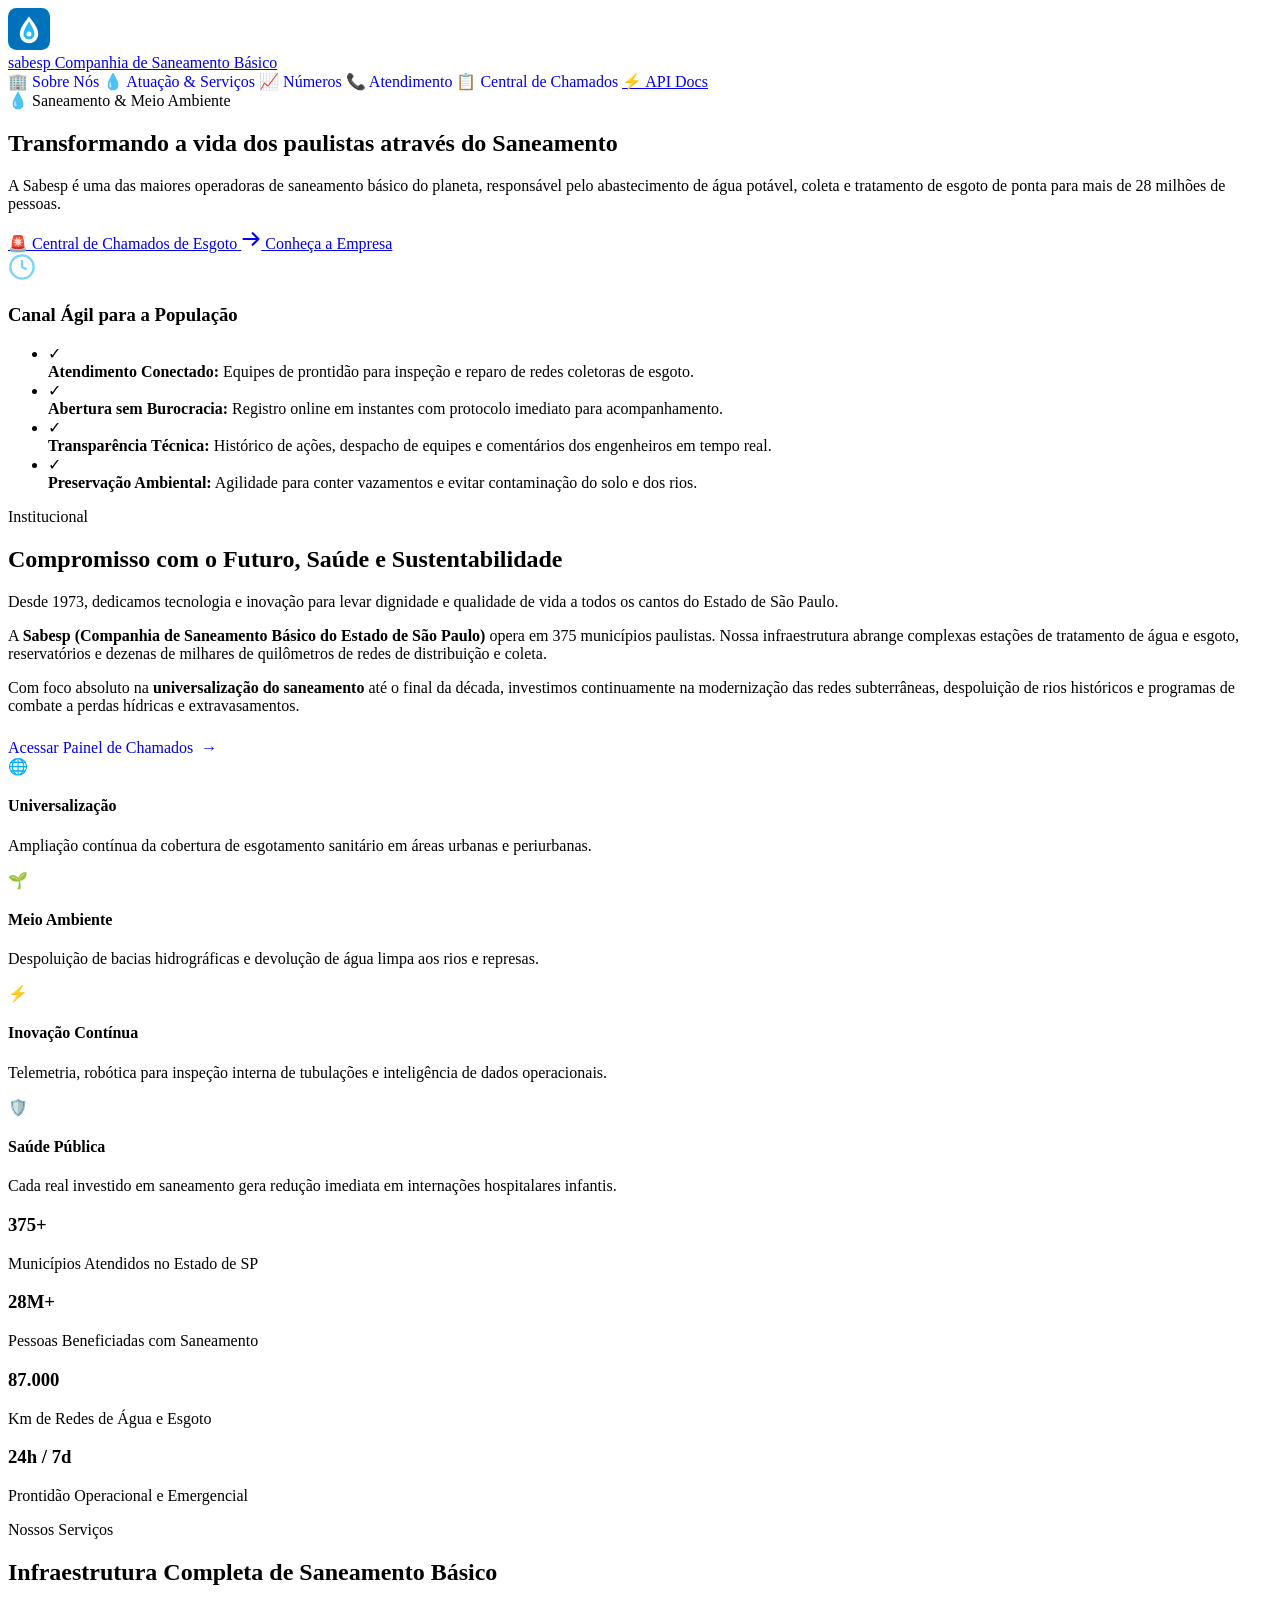
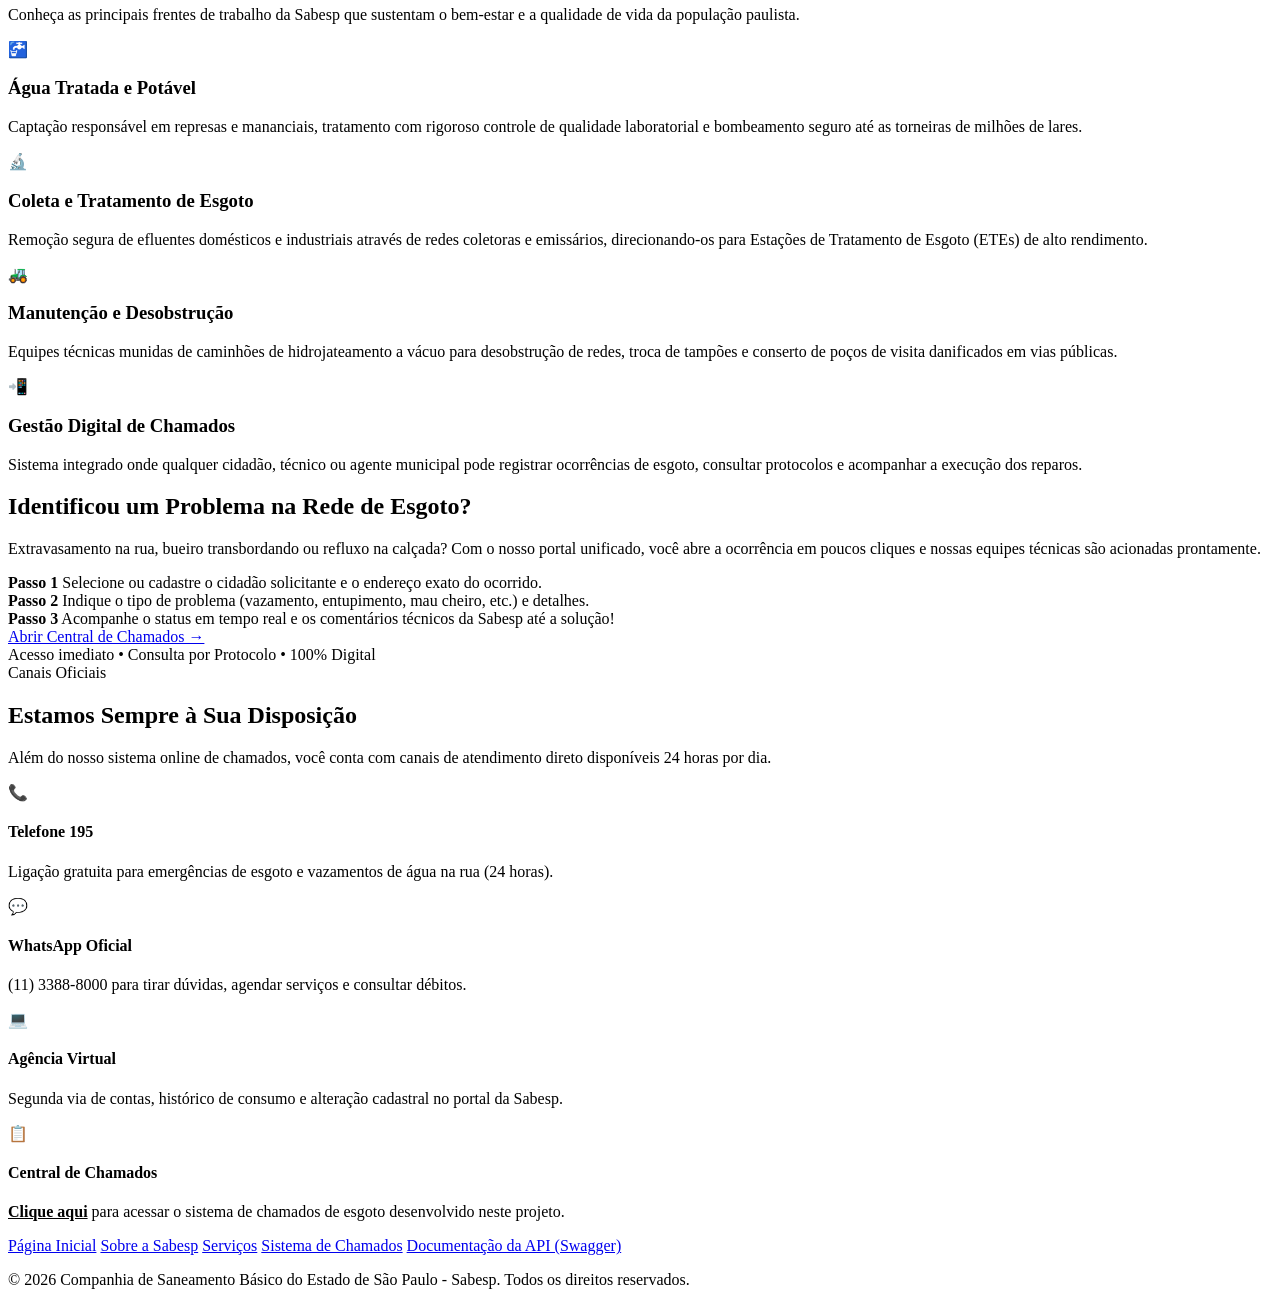
==== src/main/resources/static/index.html @ ea9d5099 "feat: sistema de chamados Sabesp - RBAC, redesign e seguranca Implementacao completa do sistema de c" ====
<!DOCTYPE html>
<html lang="pt-BR">
<head>
    <meta charset="UTF-8">
    <meta name="viewport" content="width=device-width, initial-scale=1.0">
    <title>Sabesp | Companhia de Saneamento Básico do Estado de São Paulo</title>
    <link rel="preconnect" href="https://fonts.googleapis.com">
    <link rel="preconnect" href="https://fonts.gstatic.com" crossorigin>
    <link href="https://fonts.googleapis.com/css2?family=Inter:wght@400;500;600;700;800&display=swap" rel="stylesheet">
    <link rel="stylesheet" href="/css/style.css">
</head>
<body>

    <!-- Header / Navbar -->
    <header class="navbar">
        <div class="nav-container">
            <a href="/" class="brand">
                <!-- Sabesp Vector Logo -->
                <svg width="42" height="42" viewBox="0 0 100 100" fill="none" xmlns="http://www.w3.org/2000/svg">
                    <rect width="100" height="100" rx="20" fill="#0072BC"/>
                    <path d="M50 20C36 38 28 50 28 62C28 74.15 37.85 84 50 84C62.15 84 72 74.15 72 62C72 50 64 38 50 20Z" fill="white"/>
                    <path d="M50 32C42 45 37 54 37 62C37 69.18 42.82 75 50 75C57.18 75 63 69.18 63 62C63 54 58 45 50 32Z" fill="#29B6F6"/>
                    <circle cx="50" cy="62" r="6" fill="white"/>
                </svg>
                <div class="brand-text">
                    <span class="brand-title">sabesp</span>
                    <span class="brand-subtitle">Companhia de Saneamento Básico</span>
                </div>
            </a>

            <nav class="nav-links">
                <a href="#sobre" class="nav-btn" style="text-decoration: none;">
                    🏢 Sobre Nós
                </a>
                <a href="#servicos" class="nav-btn" style="text-decoration: none;">
                    💧 Atuação & Serviços
                </a>
                <a href="#numeros" class="nav-btn" style="text-decoration: none;">
                    📈 Números
                </a>
                <a href="#canais" class="nav-btn" style="text-decoration: none;">
                    📞 Atendimento
                </a>
                <a href="/chamados" class="nav-btn landing-nav-highlight" style="text-decoration: none;">
                    📋 Central de Chamados
                </a>
                <a href="/swagger-ui.html" target="_blank" class="nav-swagger-btn">
                    <span>⚡ API Docs</span>
                </a>
            </nav>
        </div>
    </header>

    <!-- HERO SECTION -->
    <section class="hero">
        <div class="hero-inner">
            <div>
                <div class="hero-badge">
                    <span>💧 Saneamento & Meio Ambiente</span>
                </div>
                <h1 class="hero-title">
                    Transformando a vida dos paulistas através do <span>Saneamento</span>
                </h1>
                <p class="hero-subtitle">
                    A Sabesp é uma das maiores operadoras de saneamento básico do planeta, responsável pelo abastecimento de água potável, coleta e tratamento de esgoto de ponta para mais de 28 milhões de pessoas.
                </p>
                <div class="hero-ctas">
                    <a href="/chamados" class="btn-hero-primary">
                        <span>🚨 Central de Chamados de Esgoto</span>
                        <svg width="20" height="20" fill="none" stroke="currentColor" viewBox="0 0 24 24">
                            <path stroke-linecap="round" stroke-linejoin="round" stroke-width="2.5" d="M14 5l7 7m0 0l-7 7m7-7H3"/>
                        </svg>
                    </a>
                    <a href="#sobre" class="btn-hero-secondary">
                        <span>Conheça a Empresa</span>
                    </a>
                </div>
            </div>

            <div class="hero-card">
                <div class="hero-card-header">
                    <svg width="28" height="28" viewBox="0 0 24 24" fill="none" stroke="#7dd3fc" stroke-width="2">
                        <circle cx="12" cy="12" r="10"/>
                        <path d="M12 6v6l4 2"/>
                    </svg>
                    <h3 class="hero-card-title">Canal Ágil para a População</h3>
                </div>
                <ul class="hero-card-list">
                    <li>
                        <span class="bullet">✓</span>
                        <div><strong>Atendimento Conectado:</strong> Equipes de prontidão para inspeção e reparo de redes coletoras de esgoto.</div>
                    </li>
                    <li>
                        <span class="bullet">✓</span>
                        <div><strong>Abertura sem Burocracia:</strong> Registro online em instantes com protocolo imediato para acompanhamento.</div>
                    </li>
                    <li>
                        <span class="bullet">✓</span>
                        <div><strong>Transparência Técnica:</strong> Histórico de ações, despacho de equipes e comentários dos engenheiros em tempo real.</div>
                    </li>
                    <li>
                        <span class="bullet">✓</span>
                        <div><strong>Preservação Ambiental:</strong> Agilidade para conter vazamentos e evitar contaminação do solo e dos rios.</div>
                    </li>
                </ul>
            </div>
        </div>
    </section>

    <!-- SOBRE A SABESP -->
    <section id="sobre" class="landing-section">
        <div class="section-header">
            <span class="section-tag">Institucional</span>
            <h2 class="section-heading">Compromisso com o Futuro, Saúde e Sustentabilidade</h2>
            <p class="section-subheading">
                Desde 1973, dedicamos tecnologia e inovação para levar dignidade e qualidade de vida a todos os cantos do Estado de São Paulo.
            </p>
        </div>

        <div class="about-grid">
            <div class="about-text">
                <p>
                    A <strong>Sabesp (Companhia de Saneamento Básico do Estado de São Paulo)</strong> opera em 375 municípios paulistas. Nossa infraestrutura abrange complexas estações de tratamento de água e esgoto, reservatórios e dezenas de milhares de quilômetros de redes de distribuição e coleta.
                </p>
                <p>
                    Com foco absoluto na <strong>universalização do saneamento</strong> até o final da década, investimos continuamente na modernização das redes subterrâneas, despoluição de rios históricos e programas de combate a perdas hídricas e extravasamentos.
                </p>
                <div style="margin-top: 1.5rem;">
                    <a href="/chamados" class="btn btn-primary" style="display: inline-flex; align-items: center; gap: 0.5rem; text-decoration: none;">
                        <span>Acessar Painel de Chamados</span> &rarr;
                    </a>
                </div>
            </div>

            <div class="about-features">
                <div class="about-feature-box">
                    <div class="feat-icon">🌐</div>
                    <h4>Universalização</h4>
                    <p>Ampliação contínua da cobertura de esgotamento sanitário em áreas urbanas e periurbanas.</p>
                </div>
                <div class="about-feature-box">
                    <div class="feat-icon">🌱</div>
                    <h4>Meio Ambiente</h4>
                    <p>Despoluição de bacias hidrográficas e devolução de água limpa aos rios e represas.</p>
                </div>
                <div class="about-feature-box">
                    <div class="feat-icon">⚡</div>
                    <h4>Inovação Contínua</h4>
                    <p>Telemetria, robótica para inspeção interna de tubulações e inteligência de dados operacionais.</p>
                </div>
                <div class="about-feature-box">
                    <div class="feat-icon">🛡️</div>
                    <h4>Saúde Pública</h4>
                    <p>Cada real investido em saneamento gera redução imediata em internações hospitalares infantis.</p>
                </div>
            </div>
        </div>
    </section>

    <!-- NÚMEROS DA SABESP -->
    <section id="numeros" class="metrics-section">
        <div class="metrics-container">
            <div class="metric-box">
                <h3>375+</h3>
                <p>Municípios Atendidos no Estado de SP</p>
            </div>
            <div class="metric-box">
                <h3>28M+</h3>
                <p>Pessoas Beneficiadas com Saneamento</p>
            </div>
            <div class="metric-box">
                <h3>87.000</h3>
                <p>Km de Redes de Água e Esgoto</p>
            </div>
            <div class="metric-box">
                <h3>24h / 7d</h3>
                <p>Prontidão Operacional e Emergencial</p>
            </div>
        </div>
    </section>

    <!-- NOSSOS SERVIÇOS -->
    <section id="servicos" class="landing-section">
        <div class="section-header">
            <span class="section-tag">Nossos Serviços</span>
            <h2 class="section-heading">Infraestrutura Completa de Saneamento Básico</h2>
            <p class="section-subheading">
                Conheça as principais frentes de trabalho da Sabesp que sustentam o bem-estar e a qualidade de vida da população paulista.
            </p>
        </div>

        <div class="services-grid">
            <div class="service-card">
                <div class="service-icon">🚰</div>
                <h3>Água Tratada e Potável</h3>
                <p>
                    Captação responsável em represas e mananciais, tratamento com rigoroso controle de qualidade laboratorial e bombeamento seguro até as torneiras de milhões de lares.
                </p>
            </div>

            <div class="service-card">
                <div class="service-icon">🔬</div>
                <h3>Coleta e Tratamento de Esgoto</h3>
                <p>
                    Remoção segura de efluentes domésticos e industriais através de redes coletoras e emissários, direcionando-os para Estações de Tratamento de Esgoto (ETEs) de alto rendimento.
                </p>
            </div>

            <div class="service-card">
                <div class="service-icon">🚜</div>
                <h3>Manutenção e Desobstrução</h3>
                <p>
                    Equipes técnicas munidas de caminhões de hidrojateamento a vácuo para desobstrução de redes, troca de tampões e conserto de poços de visita danificados em vias públicas.
                </p>
            </div>

            <div class="service-card">
                <div class="service-icon">📲</div>
                <h3>Gestão Digital de Chamados</h3>
                <p>
                    Sistema integrado onde qualquer cidadão, técnico ou agente municipal pode registrar ocorrências de esgoto, consultar protocolos e acompanhar a execução dos reparos.
                </p>
            </div>
        </div>
    </section>

    <!-- DESTAQUE CTA CHAMADOS -->
    <div id="chamados-cta" class="cta-chamados-wrapper">
        <div class="cta-chamados-box">
            <div class="cta-chamados-content">
                <h2>Identificou um Problema na Rede de Esgoto?</h2>
                <p>
                    Extravasamento na rua, bueiro transbordando ou refluxo na calçada? Com o nosso portal unificado, você abre a ocorrência em poucos cliques e nossas equipes técnicas são acionadas prontamente.
                </p>

                <div class="cta-steps">
                    <div class="cta-step-item">
                        <strong>Passo 1</strong>
                        Selecione ou cadastre o cidadão solicitante e o endereço exato do ocorrido.
                    </div>
                    <div class="cta-step-item">
                        <strong>Passo 2</strong>
                        Indique o tipo de problema (vazamento, entupimento, mau cheiro, etc.) e detalhes.
                    </div>
                    <div class="cta-step-item">
                        <strong>Passo 3</strong>
                        Acompanhe o status em tempo real e os comentários técnicos da Sabesp até a solução!
                    </div>
                </div>
            </div>

            <div class="cta-chamados-action">
                <a href="/chamados" class="btn-cta-giant">
                    Abrir Central de Chamados &rarr;
                </a>
                <div class="cta-action-sub">
                    Acesso imediato • Consulta por Protocolo • 100% Digital
                </div>
            </div>
        </div>
    </div>

    <!-- CANAIS DE ATENDIMENTO -->
    <section id="canais" class="landing-section" style="padding-top: 0;">
        <div class="section-header">
            <span class="section-tag">Canais Oficiais</span>
            <h2 class="section-heading">Estamos Sempre à Sua Disposição</h2>
            <p class="section-subheading">
                Além do nosso sistema online de chamados, você conta com canais de atendimento direto disponíveis 24 horas por dia.
            </p>
        </div>

        <div class="channels-grid">
            <div class="channel-card">
                <div class="ch-icon">📞</div>
                <h4>Telefone 195</h4>
                <p>Ligação gratuita para emergências de esgoto e vazamentos de água na rua (24 horas).</p>
            </div>
            <div class="channel-card">
                <div class="ch-icon">💬</div>
                <h4>WhatsApp Oficial</h4>
                <p>(11) 3388-8000 para tirar dúvidas, agendar serviços e consultar débitos.</p>
            </div>
            <div class="channel-card">
                <div class="ch-icon">💻</div>
                <h4>Agência Virtual</h4>
                <p>Segunda via de contas, histórico de consumo e alteração cadastral no portal da Sabesp.</p>
            </div>
            <div class="channel-card">
                <div class="ch-icon">📋</div>
                <h4>Central de Chamados</h4>
                <p><a href="/chamados" style="color: var(--sabesp-primary); font-weight: 600;">Clique aqui</a> para acessar o sistema de chamados de esgoto desenvolvido neste projeto.</p>
            </div>
        </div>
    </section>

    <!-- Footer -->
    <footer>
        <div class="footer-links">
            <a href="/">Página Inicial</a>
            <a href="#sobre">Sobre a Sabesp</a>
            <a href="#servicos">Serviços</a>
            <a href="/chamados">Sistema de Chamados</a>
            <a href="/swagger-ui.html" target="_blank">Documentação da API (Swagger)</a>
        </div>
        <p>© 2026 Companhia de Saneamento Básico do Estado de São Paulo - Sabesp. Todos os direitos reservados.</p>
    </footer>

</body>
</html>
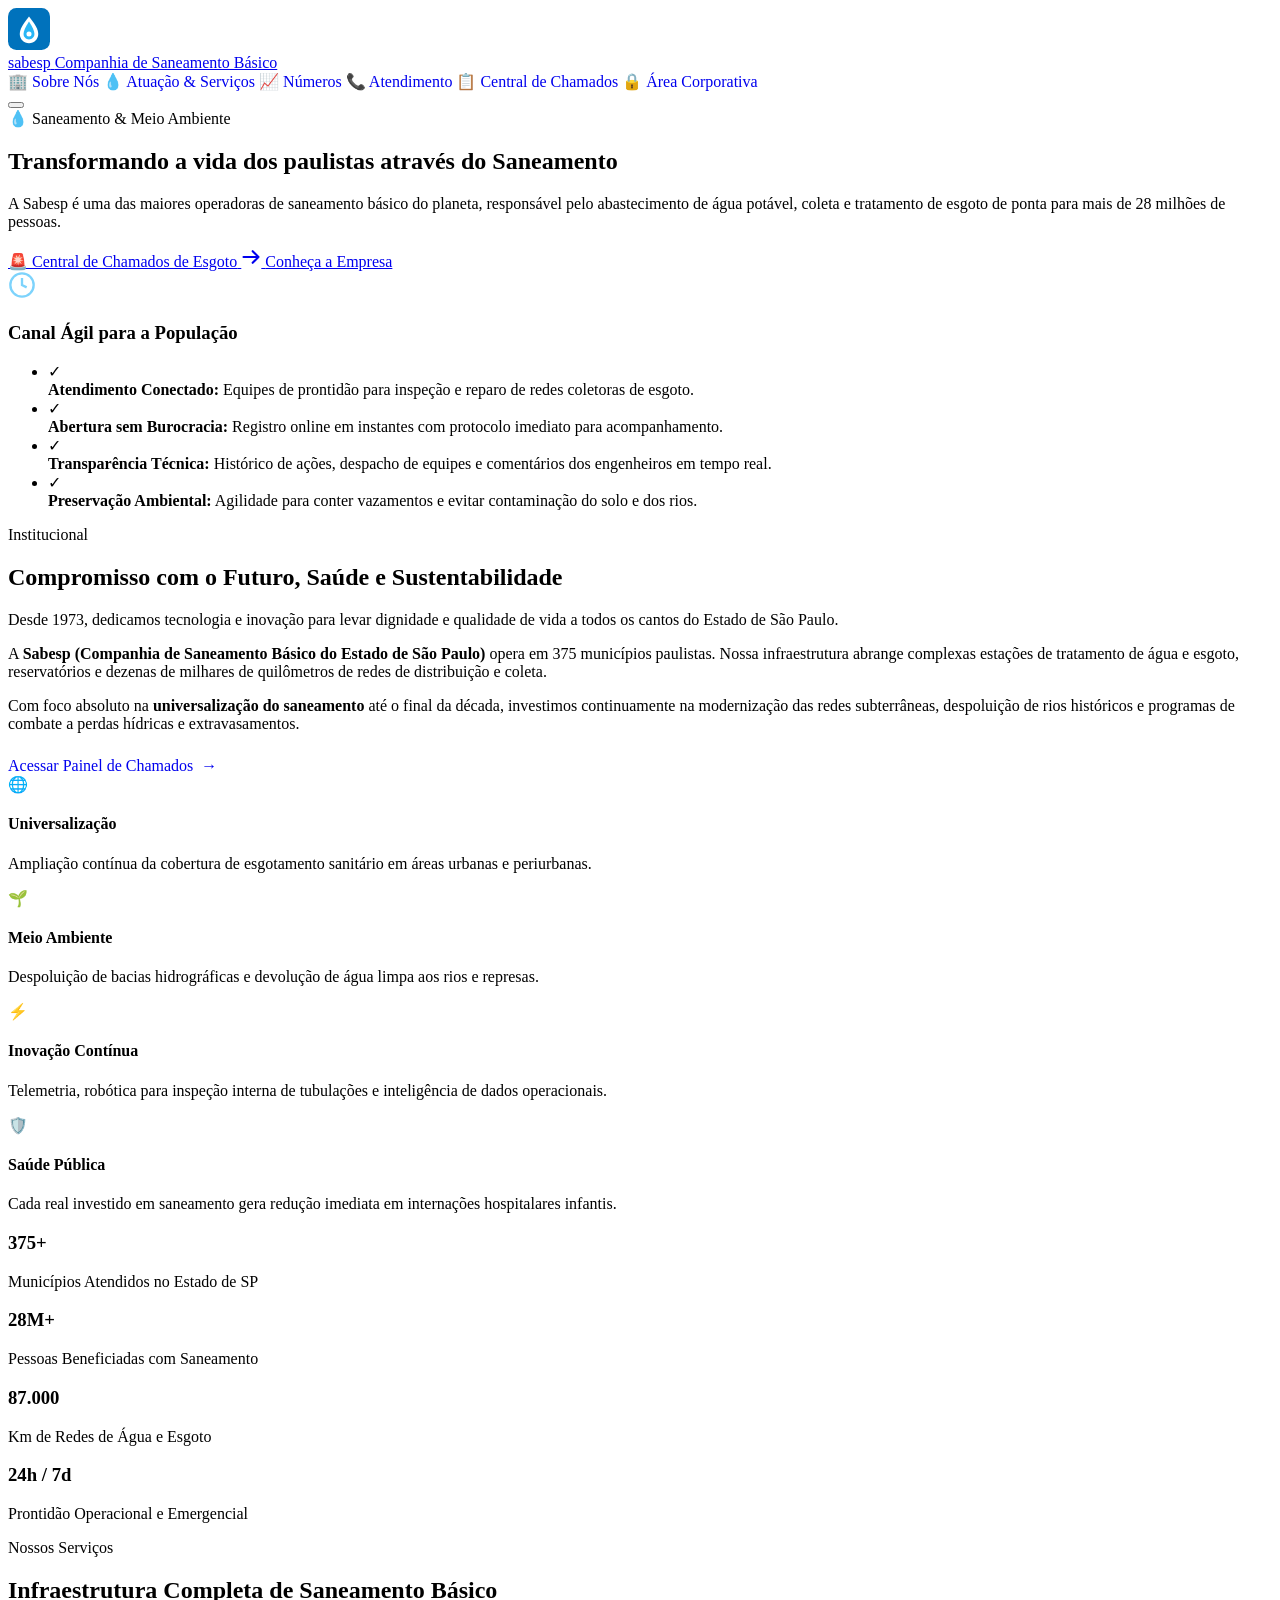
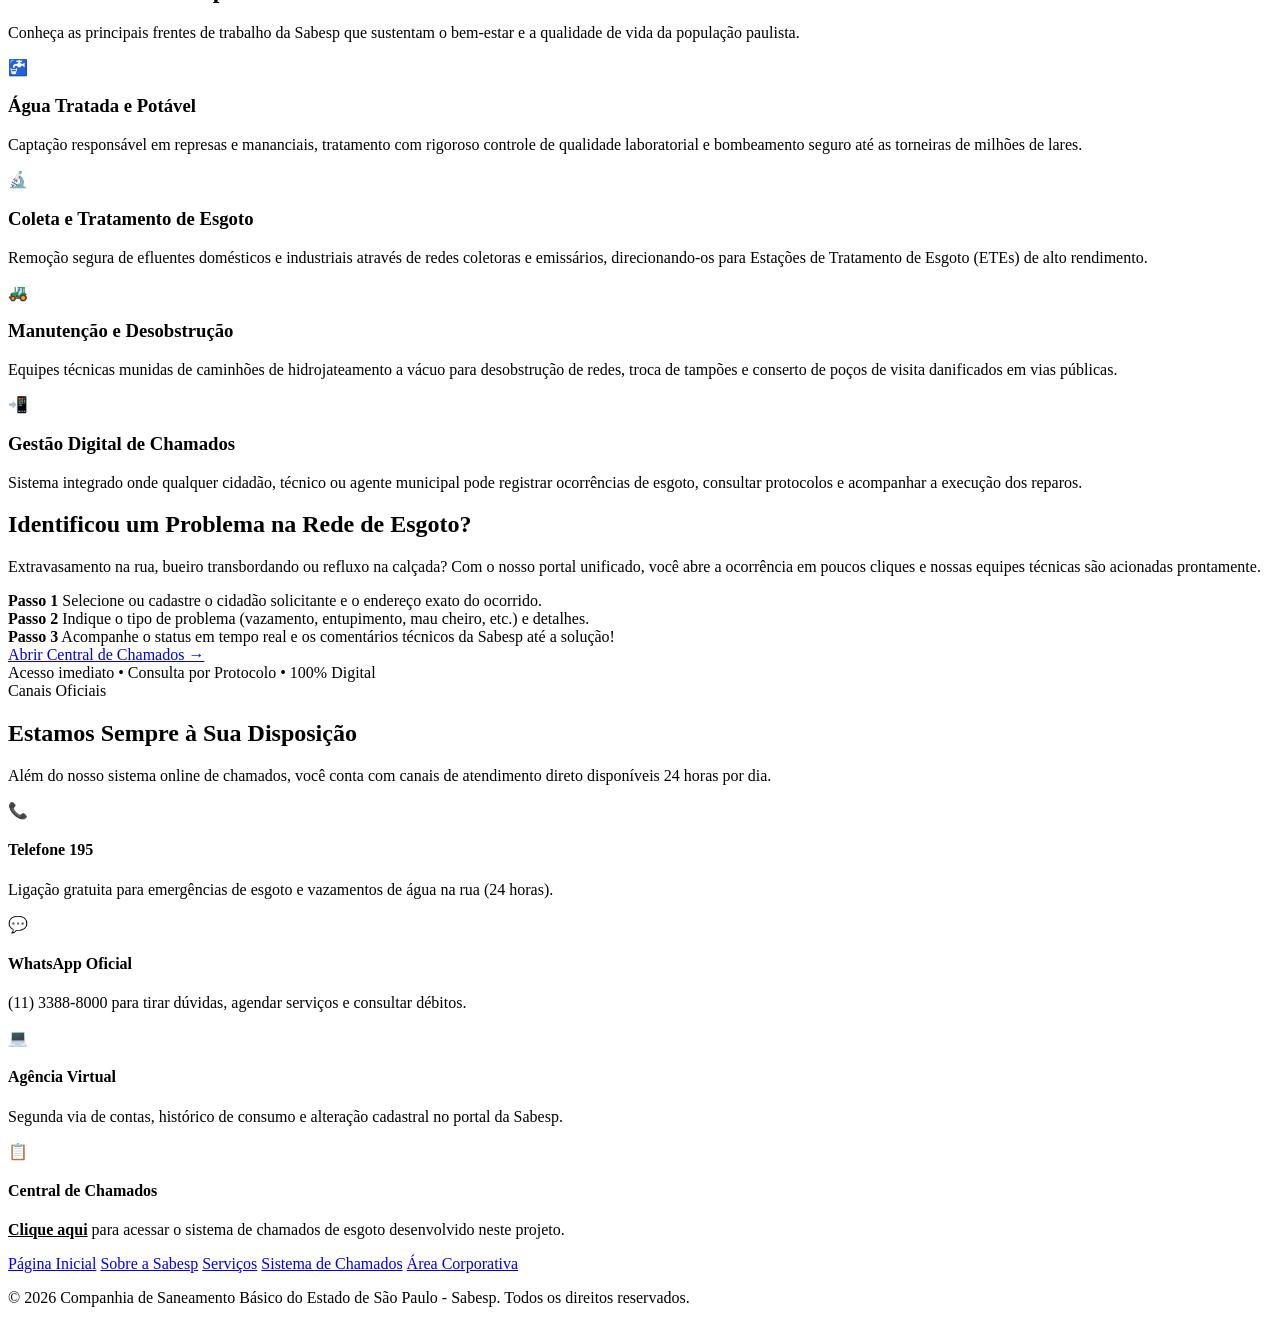
==== commit 5e956ac0: "feat: nav responsiva, area corporativa, documentacao completa e regra de criacao de contas - Landing" ====
--- a/src/main/resources/static/index.html
+++ b/src/main/resources/static/index.html
@@ -28,7 +28,7 @@
                 </div>
             </a>
 
-            <nav class="nav-links">
+            <nav class="nav-links" id="navLinks">
                 <a href="#sobre" class="nav-btn" style="text-decoration: none;">
                     🏢 Sobre Nós
                 </a>
@@ -44,10 +44,15 @@
                 <a href="/chamados" class="nav-btn landing-nav-highlight" style="text-decoration: none;">
                     📋 Central de Chamados
                 </a>
-                <a href="/swagger-ui.html" target="_blank" class="nav-swagger-btn">
-                    <span>⚡ API Docs</span>
+                <a href="/corporativo.html" class="nav-btn nav-corp-btn" style="text-decoration: none;">
+                    🔒 Área Corporativa
                 </a>
             </nav>
+
+            <!-- Botão do menu hambúrguer (aparece só no celular) -->
+            <button class="nav-toggle" id="navToggle" aria-label="Abrir menu de navegação" aria-expanded="false">
+                <span></span><span></span><span></span>
+            </button>
         </div>
     </header>
 
@@ -301,10 +306,32 @@
             <a href="#sobre">Sobre a Sabesp</a>
             <a href="#servicos">Serviços</a>
             <a href="/chamados">Sistema de Chamados</a>
-            <a href="/swagger-ui.html" target="_blank">Documentação da API (Swagger)</a>
+            <a href="/corporativo.html">Área Corporativa</a>
         </div>
         <p>© 2026 Companhia de Saneamento Básico do Estado de São Paulo - Sabesp. Todos os direitos reservados.</p>
     </footer>
 
+    <!-- ============================================================
+         MENU HAMBÚRGUER (responsivo)
+         Abre/fecha o menu de navegação em telas pequenas.
+         ============================================================ -->
+    <script>
+        const navToggle = document.getElementById("navToggle");
+        const navLinks = document.getElementById("navLinks");
+
+        navToggle.addEventListener("click", () => {
+            const aberto = navLinks.classList.toggle("open");
+            navToggle.setAttribute("aria-expanded", String(aberto));
+        });
+
+        // Ao clicar em um link do menu, fecha-o (volta ao modo desktop)
+        navLinks.querySelectorAll("a").forEach(link => {
+            link.addEventListener("click", () => {
+                navLinks.classList.remove("open");
+                navToggle.setAttribute("aria-expanded", "false");
+            });
+        });
+    </script>
+
 </body>
 </html>
